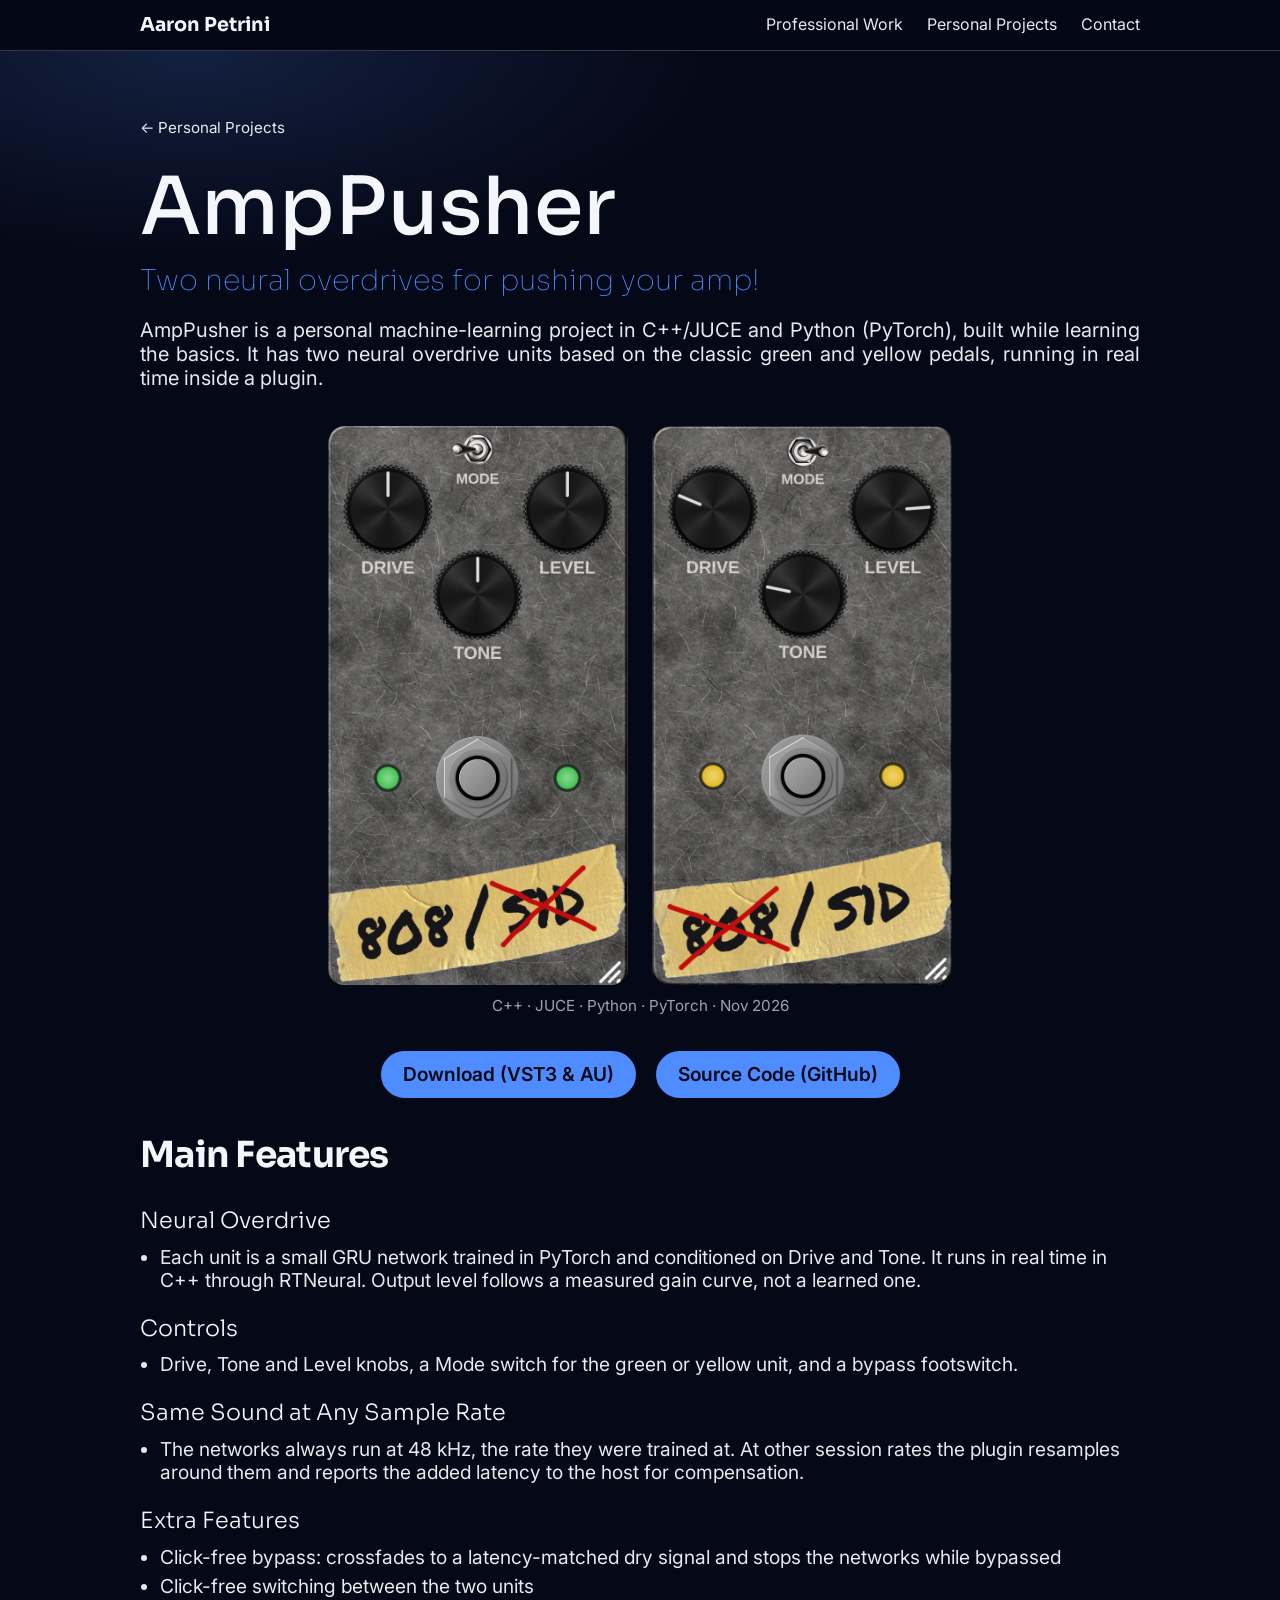
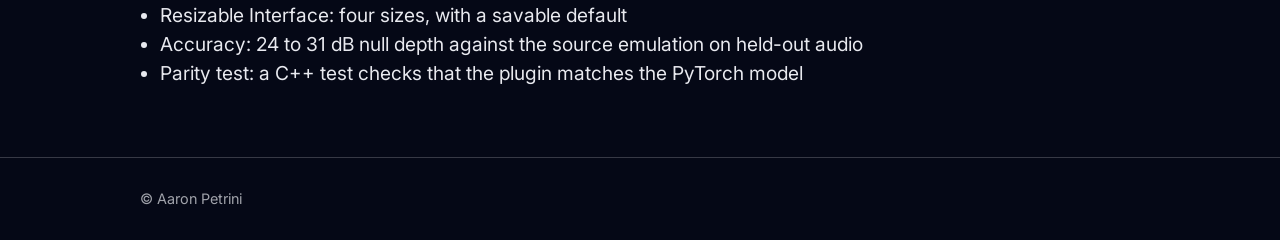
==== amppusher.html @ 7dedc36a "Update" ====
<!DOCTYPE html>
<html lang="en">
  <head>
    <meta charset="utf-8" />
    <title>AmpPusher — Aaron Petrini</title>
    <meta name="viewport" content="width=device-width, initial-scale=1" />
    <meta name="description" content="AmpPusher: two neural overdrives for pushing your amp. A personal machine-learning plugin project by Aaron Petrini, built with C++/JUCE and Python (PyTorch)." />
    <meta name="robots" content="index, follow" />
    <link rel="preconnect" href="https://fonts.googleapis.com" />
    <link rel="preconnect" href="https://fonts.gstatic.com" crossorigin />
    <link href="https://fonts.googleapis.com/css2?family=Inter:wght@400;500;600;700&family=Sora:wght@600;700;800&display=swap" rel="stylesheet" />
    <link rel="stylesheet" href="style.css" />
  </head>
  <body>
    <header class="site-header">
      <div class="container header-inner">
        <a class="brand" href="index.html">Aaron Petrini</a>
        <nav aria-label="Main">
          <a href="index.html#work">Professional Work</a>
          <a href="index.html#projects">Personal Projects</a>
          <a href="index.html#contact">Contact</a>
        </nav>
      </div>
    </header>

    <main>
      <section class="project-hero">
        <div class="container">
          <a class="back-link" href="index.html#projects">&larr; Personal Projects</a>
          <h1>AmpPusher</h1>
          <p class="role">Two neural overdrives for pushing your amp!</p>
          <p class="lead">AmpPusher is a personal machine-learning project in C++/JUCE and Python (PyTorch), built while learning the basics. It has two neural overdrive units based on the classic green and yellow pedals, running in real time inside a plugin.</p>
        </div>
      </section>

      <section class="section section-plain">
        <div class="container">
          <div class="pedal-pair">
            <img class="project-image" src="images/AmpPusherGreen.png" alt="AmpPusher green unit" />
            <img class="project-image" src="images/AmpPusherYellow.png" alt="AmpPusher yellow unit" />
          </div>
          <p class="meta">C++ · JUCE · Python · PyTorch · Nov 2026</p>
          <div class="button-row">
            <!-- <a class="btn btn-primary" href="https://drive.google.com/file/d/1iEf8OdnVBNuNCwL6C5-MkCe1OtJR_9VS/view?usp=sharing" target="_blank" rel="noopener">Plugin Demo</a> -->
            <a class="btn btn-primary" href="https://ko-fi.com/s/b1176f0ec3" target="_blank" rel="noopener">Download (VST3 &amp; AU)</a>
            <a class="btn btn-primary" href="https://github.com/aaronpetrini96/GuitarToolsV2/" target="_blank" rel="noopener">Source Code (GitHub)</a>
          </div>
        </div>
      </section>

      <section class="section section-plain">
        <div class="container">
          <h2>Main Features</h2>
          <div class="feature-grid feature-list">
          <div class="feature-group">
            <h3>Neural Overdrive</h3>
            <ul>
              <li>Each unit is a small GRU network trained in PyTorch and conditioned on Drive and Tone. It runs in real time in C++ through RTNeural. Output level follows a measured gain curve, not a learned one.</li>
            </ul>
          </div>
          <div class="feature-group">
            <h3>Controls</h3>
            <ul>
              <li>Drive, Tone and Level knobs, a Mode switch for the green or yellow unit, and a bypass footswitch.</li>
            </ul>
          </div>
          <div class="feature-group">
            <h3>Same Sound at Any Sample Rate</h3>
            <ul>
              <li>The networks always run at 48 kHz, the rate they were trained at. At other session rates the plugin resamples around them and reports the added latency to the host for compensation.</li>
            </ul>
          </div>
          <div class="feature-group">
            <h3>Extra Features</h3>
            <ul>
              <li>Click-free bypass: crossfades to a latency-matched dry signal and stops the networks while bypassed</li>
              <li>Click-free switching between the two units</li>
              <li>Resizable Interface: four sizes, with a savable default</li>
              <li>Accuracy: 24 to 31 dB null depth against the source emulation on held-out audio</li>
              <li>Parity test: a C++ test checks that the plugin matches the PyTorch model</li>
            </ul>
          </div>
          </div>
        </div>
      </section>
    </main>

    <footer class="site-footer">
      <div class="container">© Aaron Petrini</div>
    </footer>
  </body>
</html>
---- style.css ----
/* Simple static styles — no animations, no scripts. */
:root {
  --bg: #050816;
  --bg-card: #151825;
  --border: rgba(255, 255, 255, 0.2);
  --text: #f4f6fb;
  --text-secondary: rgba(244, 246, 251, 0.95);
  --text-muted: rgba(244, 246, 251, 0.65);
  --accent: #4f8cff;
  --font-display: "Sora", "Inter", system-ui, sans-serif;
  --font-body: "Inter", system-ui, -apple-system, sans-serif;
}

* {
  box-sizing: border-box;
}

html {
  scroll-behavior: smooth;
  scroll-padding-top: 20px;
  scroll-snap-type: y proximity;
}

body {
  margin: 0;
  background: var(--bg);
  color: var(--text);
  font-family: var(--font-body);
  font-size: 1.2rem;
  line-height: 1.2;
}

a {
  color: var(--accent);
}

a:focus-visible {
  outline: 2px solid var(--accent);
  outline-offset: 3px;
  border-radius: 4px;
}

.container {
  width: min(1000px, 100% - 48px);
  margin-inline: auto;
}

/* Header */
.site-header {
  position: sticky;
  top: 0;
  z-index: 10;
  background: rgba(5, 8, 22, 0.9);
  border-bottom: 1px solid var(--border);
}

.header-inner {
  display: flex;
  align-items: center;
  justify-content: space-between;
  flex-wrap: wrap;
  gap: 8px 24px;
  min-height: 50px;
}

.brand {
  font-family: var(--font-display);
  font-weight: 700;
  color: var(--text);
  text-decoration: none;
}

.site-header nav {
  display: flex;
  flex-wrap: wrap;
  gap: 4px 24px;
}

.site-header nav a {
  color: var(--text-secondary);
  text-decoration: none;
  font-size: 1rem;
}

.site-header nav a:hover {
  color: var(--text);
}

.site-header nav a.active {
  color: var(--accent);
}

/* Hero */
.hero {
  padding: 70px 0 96px;
  background: radial-gradient(60% 80% at 20% 0%, rgba(79, 140, 255, 0.15), transparent 70%);
}

.eyebrow {
  margin: 0 0 56px;
  color: var(--text-muted);
  font-size: .95rem;
}

h1,
h2,
h3 {
  font-family: var(--font-display);
  line-height: 1.15;
  margin: 0;
  text-align: left;
}

h1 {
  font-size: clamp(5rem, 3rem + 2.5vw, 5rem);
  font-weight: 500;
  letter-spacing: 0.01rem;
}

.role {
  margin: 10px 0 0;
  font-family: var(--font-display);
  font-size: clamp(1rem, 1.5rem + 0.7vw, 1.8rem);
  font-weight: 100;
  color: var(--accent);
}

.hero h1,
.hero .role {
  text-align: center;
}

.lead {
  margin: 20px 0px 0;
  font-size: 1.25rem;
  color: var(--text-secondary);
  text-align: justify;
}

.intro-card {
  margin-top: 40px;
  padding-top: 36px;
  border-top: 1px solid var(--border);
  /* padding: 32px 40px;
  background: var(--bg-card);
  border: 1px solid var(--border);
  border-radius: 16px; */
}

.intro-card .lead:first-child {
  margin-top: 0;
}

.explore-title {
  margin-top: 40px;
  padding-top: 36px;
  border-top: 1px solid var(--border);
}

.button-row {
  display: flex;
  flex-wrap: wrap;
  gap: 20px;
  margin-top: 36px;
  justify-content: center;
}

.hero-tools {
  display: flex;
  flex-wrap: wrap;
  justify-content: center;
  align-items: center;
  gap: 24px;
  padding: 0;
  margin: 10px;
  list-style: none;
}

.hero-tools li {
  display: flex;
  flex-direction: column;
  align-items: center;
  gap: 8px;
  font-size: 1rem;
  color: var(--text);
}

.hero-tools img {
  display: block;
  width:  70px;
  height: 70px;
  object-fit: contain;
  margin-top: 15px;
}

.hero-tools + .hero-tools {
  margin-top: 15px;
}

.hero-tools-main img {
  width: 100px;
  height: 100px;
}

.hero-tools-mid img {
  width: 70px;
  height: 70px;
  margin-top: 15px;
}

.hero-tools .rounded-icon {
  border-radius: 22%;
}

.last-updated {
  margin: 16px 0 0;
  text-align: left;
  font-size: 0.9rem;
  color: var(--text-muted);
}

.scroll-hint {
  display: block;
  margin-top: 64px;
  text-align: center;
  color: var(--text-muted);
  text-decoration: none;
  font-size: 1.5rem;
  animation: scroll-bounce 1.8s ease-in-out infinite;
}

@keyframes scroll-bounce {
  0%, 100% {
    transform: translateY(0);
  }
  50% {
    transform: translateY(10px);
  }
}

.scroll-hint:hover {
  color: var(--text);
}

.btn {
  display: inline-block;
  padding: 10px 20px;
  border-radius: 999px;
  font-weight: 600;
  text-decoration: none;
  border: 2px solid var(--border);
}

.hero .btn,
.button-row .btn {
  min-width: 220px;
  box-sizing: border-box;
  display: inline-flex;
  align-items: center;
  justify-content: center;
  gap: 10px;
}

.btn-primary {
  background: var(--accent);
  border-color: var(--accent);
  color: #050816;
}

.btn-primary:hover {
  background: #7aa8ff;
}

.btn-secondary {
  color: var(--text);
  border-color: var(--accent);
}

.btn-secondary:hover {
  background: rgba(255, 255, 255, 0.07);
}

/* Sections */
.section {
  padding: 72px 0;
  border-top: 1px solid var(--border);
}

.section-plain {
  border-top: 0;
}

.project-hero + .section-plain {
  padding-top: 0;
  padding-bottom: 36px;
}

.section-plain + .section-plain {
  padding-top: 0;
}

main section[id] {
  min-height: calc(100vh - 50px);
  scroll-snap-align: start;
}

h2 {
  font-size: 2.25rem;
  letter-spacing: -0.02em;
  text-decoration: underline;
  text-decoration-color: transparent; /* var(--accent) */
  text-decoration-thickness: 1px;
  text-underline-offset: 8px;
}

.section-intro {
  margin: 8px 0 36px;
  color: var(--text-secondary);
}

.grid {
  display: grid;
  grid-template-columns: 1fr;
  gap: 40px;
}

#projects .grid {
  grid-template-columns: 1fr 1fr;
  margin-top: 36px;
}

#projects .card {
  align-items: flex-start;
}

#projects .card-wide {
  grid-column: 1 / -1;
}

#projects .card-plain {
  padding-bottom: 0;
}

#projects .card-body-img[src="images/guitartools.png"] {
  width: 55%;
}

#projects .pedal-pair .card-body-img {
  flex: none;
  width: 25.2%;
  margin-inline: 0;
  border: 0;
}

#projects .card-body-img[src="images/vocalcompressor.png"] {
  width: 70%;
}

#projects .card-body-img[src="images/irfx.png"] {
  width: 97.5%;
}

#projects .card-body-img[src="images/extremecomp.png"] {
  width: 100%;
}

#work .grid {
  margin-top: 36px;
}

.card {
  display: flex;
  align-items: center;
  gap: 32px;
}

.card img {
  display: block;
  flex: 0 0 45%;
  width: 45%;
  aspect-ratio: 16 / 10;
  object-fit: contain;
}

@media (max-width: 720px) {
  .card {
    flex-direction: column;
    align-items: stretch;
    gap: 16px;
  }

  .card img {
    flex: none;
    width: 100%;
  }

  #projects .grid {
    grid-template-columns: 1fr;
  }
}

#work .card {
  flex-direction: column;
  align-items: stretch;
  gap: 16px;
  width: 100%;
  max-width: 900px;
  margin: 0 auto;
}

#work .card.card-plain {
  max-width: none;
}

#work .card img {
  flex: none;
  width: 100%;
}

.card-body {
  flex: 1;
  padding: 20px;
  background: var(--bg-card);
  border: 1px solid var(--border);
  border-radius: 20px;
}

.card-plain .card-body {
  padding: 0;
  background: none;
  border: none;
}

.card-body .card-body-img {
  display: block;
  width: 100%;
  height: auto;
  margin: 20px 0 20px;
  aspect-ratio: auto;
}

.card-body .card-body-img + .card-subtitle {
  margin-top: 0;
  padding-top: 10px;
  border-top: 1px solid var(--border);
}

.card-body p + .card-subtitle {
  margin-top: 16px;
  padding-top: 10px;
  border-top: 1px solid var(--border);
}

.card-subtitle {
  margin: 8px 0 0;
  font-family: var(--font-display);
  font-size: 1.24rem;
  font-weight: 300;
  text-align: left;
}

.card-meta {
  margin: 0 0 4px;
  font-size: 1rem;
  color: var(--text-muted);
  text-align: center;
}

h3 {
  font-size: 2rem;
  text-align: center;
  font-weight: 300;
}

.card-body p {
  margin: 0px 0 0;
  color: var(--text-secondary);
  text-align: justify;
  font-size: 1.1rem;
}

.card-body .card-meta {
  margin: 0 0 4px;
  font-size: 1rem;
  text-align: center;
}

.card-plain .card-body .card-body-img {
  max-width: 700px;
  margin-inline: auto;
  margin-bottom: 0;
  margin-top: 16px;
  border-radius: 10px;
  border: 2px solid var(--border);
}

.card-plain .card-body .card-body-img + .card-subtitle,
.card-plain .card-body p + .card-subtitle {
  margin-top: 40px;
  padding-top: 0;
  border-top: 0;
}

.card-plain {
  padding-bottom: 40px;
}

.card-plain:last-child {
  padding-bottom: 0;
}

.card-plain .card-subtitle {
  font-size: 1.5rem;
  font-weight: 300;
  /* letter-spacing: -0.02em; */
  text-decoration: underline;
  text-decoration-color: var(--accent);
  text-decoration-thickness: 1px;
  text-underline-offset: 6px;
}

.image-pair {
  position: relative;
  max-width: 420px;
  aspect-ratio: 1666 / 2000;
  margin: 16px auto 0;
  border: 2px solid var(--border);
  border-radius: 10px;
  overflow: hidden;
}

.pair-img {
  position: absolute;
  inset: 0;
  width: 100%;
  height: 100%;
  opacity: 0;
  animation: pair-fade 8s infinite;
}

.pair-img:last-child {
  animation-delay: -4s;
}

.image-pair:hover .pair-img {
  animation-play-state: paused;
}

@keyframes pair-fade {
  0%, 40% {
    opacity: 1;
  }
  50%, 90% {
    opacity: 0;
  }
  100% {
    opacity: 1;
  }
}

.card-body .tech-label {
  margin: 36px 0 0;
  font-size: 0.9rem;
  color: var(--text-muted);
}

.card-body .chips {
  gap: 8px;
  margin-top: 24px;
}

.card-body .chips li {
  padding: 3px 12px;
  font-size: 0.8rem;
}

.card-body .image-caption {
  margin: 10px 0 0;
  text-align: center;
  font-size: 0.9rem;
  color: var(--text-muted);
}

.card-plain .card-body p:not(.card-meta):not(.image-caption):not(.tech-label) {
  margin: 20px 0 0;
  font-size: 1.15rem;
  color: var(--text-secondary);
  text-align: justify;
}

.card-plain .card-body .card-subtitle + p:not(.card-meta):not(.image-caption):not(.tech-label) {
  margin-top: 20px;
}

.card-title-row {
  display: flex;
  flex-wrap: wrap;
  align-items: baseline;
  gap: 4px 16px;
}

.card-title-row h3,
.card-title-row .card-meta {
  margin: 0;
  text-align: left;
}

.card-link {
  display: inline-block;
  margin-top: 12px;
  font-size: 0.95rem;
}

#projects .card-plain .card-body p {
  text-align: center;
}

#projects .card-plain .card-body .card-body-img {
  margin-top: 10px;
}

#projects .card-body h3 + .image-caption {
  color: var(--text-secondary);
  font-size: 1rem;
}

.card-body h3 a {
  color: inherit;
  text-decoration: none;
}

.card-body h3 a:hover {
  color: var(--accent);
}

.card-img-link {
  display: block;
}

.card-img-link:hover img {
  filter: brightness(1.1);
}

.pedal-pair {
  display: flex;
  justify-content: center;
  gap: 24px;
}

.pedal-pair .project-image {
  width: 30%;
  margin-inline: 0;
  border: 0;
  background: none;
}

.card-body h3 a::after {
  content: "";
  display: inline-block;
  width: 0.6em;
  height: 0.6em;
  margin-left: 12px;
  background: var(--accent);
  -webkit-mask: url("data:image/svg+xml,%3Csvg xmlns='http://www.w3.org/2000/svg' viewBox='0 0 24 24' fill='none' stroke='black' stroke-width='2.2' stroke-linecap='round' stroke-linejoin='round'%3E%3Cpath d='M10 13a5 5 0 0 0 7.54.54l3-3a5 5 0 0 0-7.07-7.07l-1.72 1.71'/%3E%3Cpath d='M14 11a5 5 0 0 0-7.54-.54l-3 3a5 5 0 0 0 7.07 7.07l1.71-1.71'/%3E%3C/svg%3E") center / contain no-repeat;
  mask: url("data:image/svg+xml,%3Csvg xmlns='http://www.w3.org/2000/svg' viewBox='0 0 24 24' fill='none' stroke='black' stroke-width='2.2' stroke-linecap='round' stroke-linejoin='round'%3E%3Cpath d='M10 13a5 5 0 0 0 7.54.54l3-3a5 5 0 0 0-7.07-7.07l-1.72 1.71'/%3E%3Cpath d='M14 11a5 5 0 0 0-7.54-.54l-3 3a5 5 0 0 0 7.07 7.07l1.71-1.71'/%3E%3C/svg%3E") center / contain no-repeat;
  transition: transform 0.15s ease;
}

.card-body h3 a:hover::after {
  transform: scale(1.15);
}

.card-plain .card-link {
  margin-top: 36px;
  font-size: 1.5rem;
}

/* Skills */
.chips {
  display: flex;
  flex-wrap: wrap;
  gap: 10px;
  padding: 0;
  margin: 24px 0 0;
  list-style: none;
}

.chips li {
  padding: 6px 16px;
  border: 1px solid var(--border);
  border-radius: 999px;
  background: var(--bg-card);
  color: var(--text-secondary);
}

.skills-title {
  margin-top: 56px;
  font-size: 1.5rem;
  font-weight: 300;
  text-align: center;
}

.skills-grid {
  display: flex;
  flex-wrap: wrap;
  justify-content: center;
  gap: 32px 48px;
  padding: 0;
  margin: 28px 0 0;
  list-style: none;
}

.skills-grid li {
  display: flex;
  flex-direction: column;
  align-items: center;
  gap: 12px;
  width: 128px;
  color: var(--text-secondary);
  text-align: center;
}

.skills-grid img {
  width: 96px;
  height: 96px;
  object-fit: contain;
}

/* Contact */
.contact-layout {
  display: grid;
  grid-template-columns: repeat(auto-fit, minmax(min(100%, 320px), 1fr));
  gap: 48px;
  align-items: center;
}

.contact-details {
  margin: 0;
}

.contact-details dt {
  color: var(--text-muted);
  font-size: 0.95rem;
}

.contact-details dd {
  margin: 4px 0 24px;
}

.contact-details dd:last-child {
  margin-bottom: 0;
}

/* Footer */
.site-footer {
  padding: 32px 0;
  border-top: 1px solid var(--border);
  color: var(--text-muted);
  font-size: 0.9rem;
}

.quick-links-title {
  margin: 40px 0 0;
  font-size: 1.2rem;
  color: var(--text-mute);
}

.social-icons {
  display: flex;
  justify-content: flex-start;
  gap: 12px;
  margin-top: 12px;
}

.social-icons a {
  display: block;
  width: 40px;
  height: 40px;
}

.social-icons a:hover {
  filter: brightness(1.25);
}

.social-icons img {
  display: block;
  width: 100%;
  height: 100%;
}

@media (prefers-reduced-motion: reduce) {
  .pair-img {
    animation: none;
  }

  .pair-img:first-child {
    opacity: 1;
  }

  html {
    scroll-behavior: auto;
  }

  .scroll-hint {
    animation: none;
  }
}

/* Project pages */
.project-hero {
  padding: 64px 0 36px;
  background: radial-gradient(60% 80% at 15% 0%, rgba(79, 140, 255, 0.18), transparent 70%);
}

.back-link {
  display: inline-block;
  margin-bottom: 24px;
  color: var(--text-secondary);
  text-decoration: none;
  font-size: 0.95rem;
}

.back-link:hover {
  color: var(--text);
}

.meta {
  margin: 12px 0 0;
  color: var(--text-muted);
  font-size: 0.95rem;
}

.project-image + .meta,
.pedal-pair + .meta {
  text-align: center;
}

.project-image {
  display: block;
  width: 100%;
  max-width: 600px;
  margin-inline: auto;
  border: 1px solid var(--border);
  border-radius: 16px;
  background: #0f1530;
}

.feature-grid {
  display: grid;
  grid-template-columns: repeat(auto-fit, minmax(min(100%, 460px), 1fr));
  gap: 24px;
  margin-top: 32px;
}

.feature-list {
  grid-template-columns: 1fr;
}

.feature-list .feature-group {
  background: none;
  border: 0;
  padding: 0;
}

.feature-list h3 {
  font-size: 1.4rem;
  text-align: left;
}

.feature-group {
  background: var(--bg-card);
  border: 1px solid var(--border);
  border-radius: 16px;
  padding: 24px;
}

.feature-group ul {
  margin: 12px 0 0;
  padding-left: 20px;
  color: var(--text-secondary);
}

.feature-group li + li {
  margin-top: 6px;
}
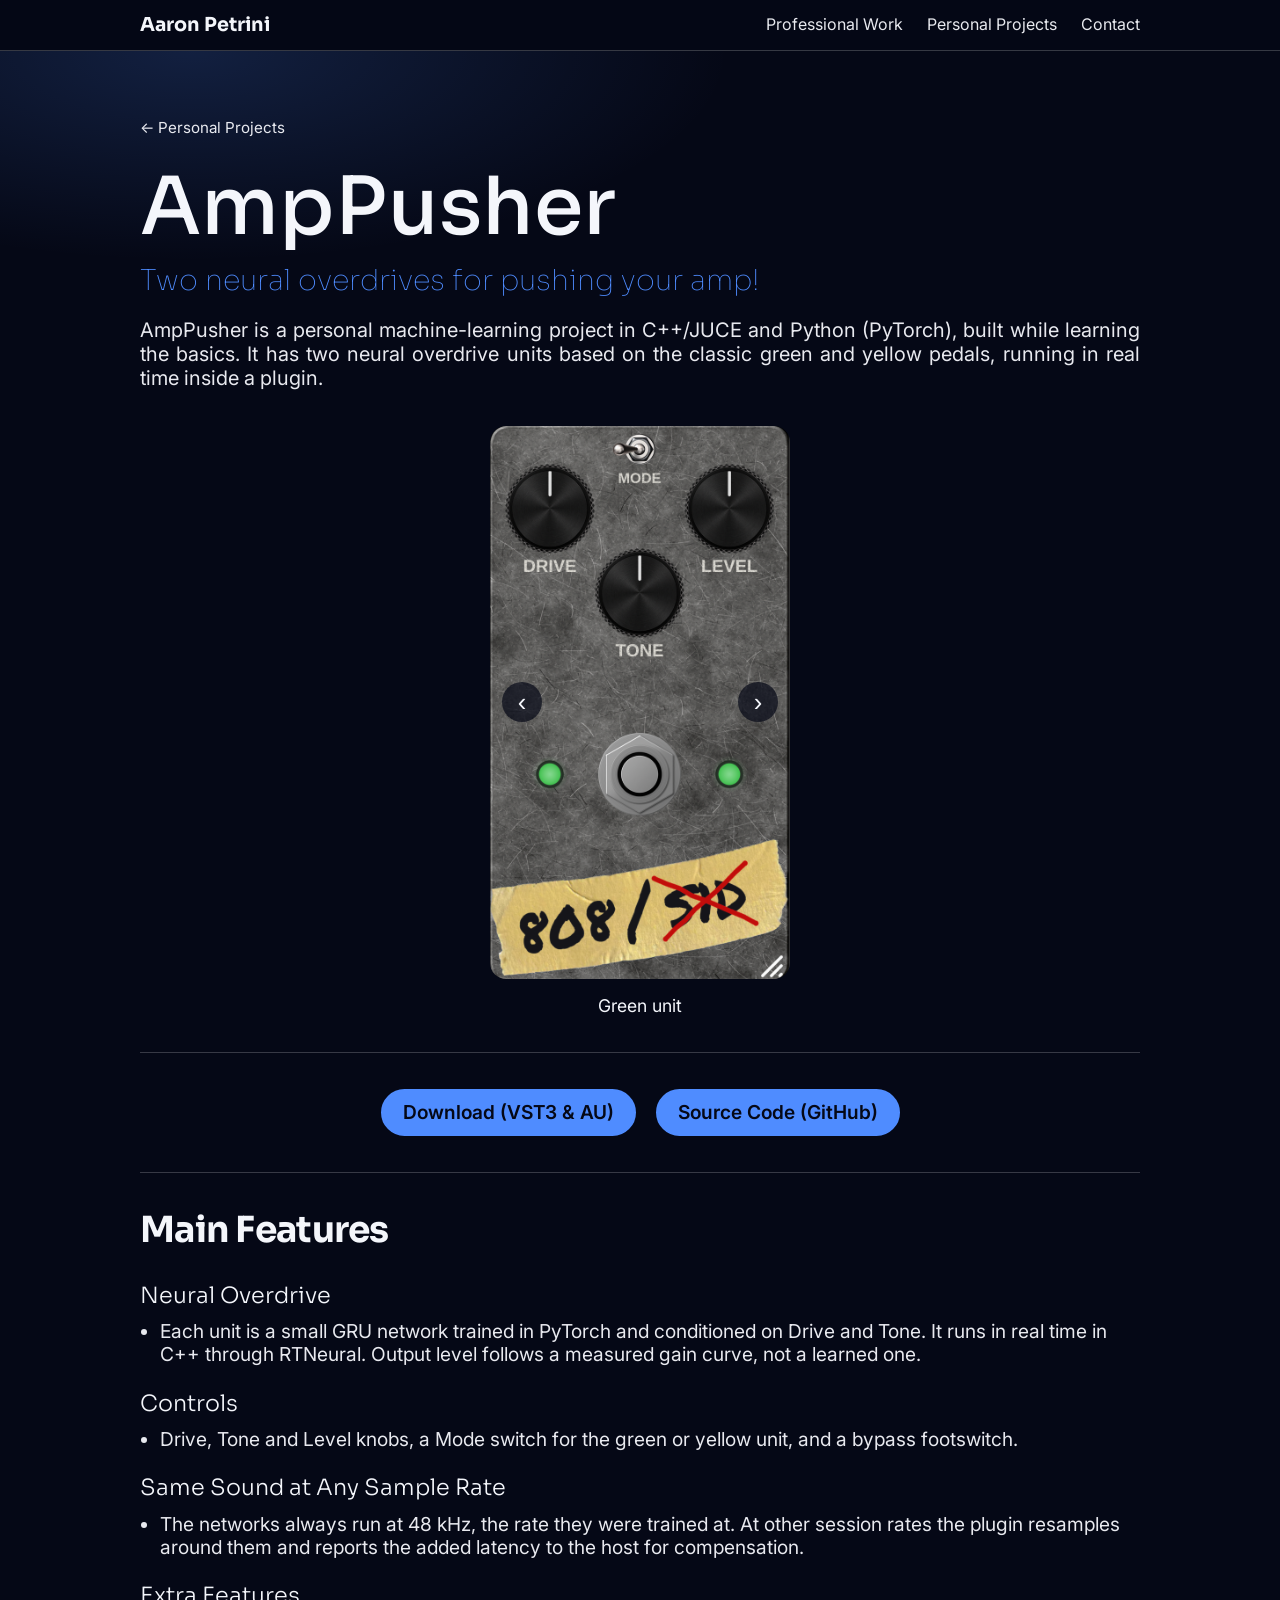
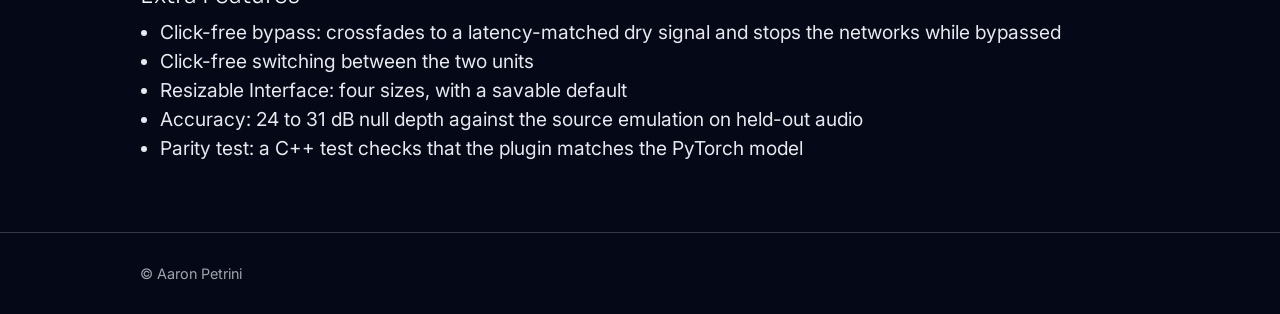
==== commit 2e321f39: "Update personal projects" ====
--- a/amppusher.html
+++ b/amppusher.html
@@ -35,16 +35,20 @@
 
       <section class="section section-plain">
         <div class="container">
-          <div class="pedal-pair">
-            <img class="project-image" src="images/AmpPusherGreen.png" alt="AmpPusher green unit" />
-            <img class="project-image" src="images/AmpPusherYellow.png" alt="AmpPusher yellow unit" />
+          <div class="carousel carousel-narrow">
+            <img class="project-image is-active" src="images/AmpPusherGreen.png" data-caption="Green unit" alt="AmpPusher green unit" />
+            <img class="project-image" src="images/AmpPusherYellow.png" data-caption="Yellow unit" alt="AmpPusher yellow unit" />
+            <button class="carousel-btn carousel-prev" type="button" aria-label="Previous image">&lsaquo;</button>
+            <button class="carousel-btn carousel-next" type="button" aria-label="Next image">&rsaquo;</button>
           </div>
-          <p class="meta">C++ · JUCE · Python · PyTorch · Nov 2026</p>
+          <p class="meta carousel-caption">Green unit</p>
+          <hr class="divider" />
           <div class="button-row">
             <!-- <a class="btn btn-primary" href="https://drive.google.com/file/d/1iEf8OdnVBNuNCwL6C5-MkCe1OtJR_9VS/view?usp=sharing" target="_blank" rel="noopener">Plugin Demo</a> -->
             <a class="btn btn-primary" href="https://ko-fi.com/s/b1176f0ec3" target="_blank" rel="noopener">Download (VST3 &amp; AU)</a>
             <a class="btn btn-primary" href="https://github.com/aaronpetrini96/GuitarToolsV2/" target="_blank" rel="noopener">Source Code (GitHub)</a>
           </div>
+          <hr class="divider" />
         </div>
       </section>
 
@@ -88,5 +92,6 @@
     <footer class="site-footer">
       <div class="container">© Aaron Petrini</div>
     </footer>
+    <script src="carousel.js"></script>
   </body>
 </html>
--- a/style.css
+++ b/style.css
@@ -513,10 +513,6 @@
   font-size: 1.5rem;
   font-weight: 300;
   /* letter-spacing: -0.02em; */
-  text-decoration: underline;
-  text-decoration-color: var(--accent);
-  text-decoration-thickness: 1px;
-  text-underline-offset: 6px;
 }
 
 .image-pair {
@@ -645,13 +641,6 @@
   display: flex;
   justify-content: center;
   gap: 24px;
-}
-
-.pedal-pair .project-image {
-  width: 30%;
-  margin-inline: 0;
-  border: 0;
-  background: none;
 }
 
 .card-body h3 a::after {
@@ -825,13 +814,13 @@
 }
 
 .meta {
-  margin: 12px 0 0;
-  color: var(--text-muted);
-  font-size: 0.95rem;
+  margin: 16px 0 0;
+  color: var(--text);
+  font-size: 1.1rem;
 }
 
 .project-image + .meta,
-.pedal-pair + .meta {
+.carousel + .meta {
   text-align: center;
 }
 
@@ -845,6 +834,67 @@
   background: #0f1530;
 }
 
+.divider {
+  margin: 36px 0 0;
+  border: 0;
+  border-top: 1px solid var(--border);
+}
+
+.carousel {
+  position: relative;
+  max-width: 600px;
+  margin-inline: auto;
+}
+
+.carousel-narrow {
+  max-width: 300px;
+}
+
+.carousel-narrow .project-image {
+  border: 0;
+  background: none;
+}
+
+.carousel .project-image {
+  position: absolute;
+  inset: 0;
+  height: 100%;
+  object-fit: contain;
+  opacity: 0;
+  transition: opacity 0.3s;
+}
+
+.carousel .project-image:first-child {
+  position: relative;
+  height: auto;
+}
+
+.carousel .project-image.is-active {
+  opacity: 1;
+}
+
+.carousel-btn {
+  position: absolute;
+  top: 50%;
+  translate: 0 -50%;
+  width: 40px;
+  height: 40px;
+  border: 0;
+  border-radius: 999px;
+  background: rgba(5, 8, 22, 0.7);
+  color: var(--text);
+  font-size: 1.6rem;
+  cursor: pointer;
+}
+
+.carousel-prev {
+  left: 12px;
+}
+
+.carousel-next {
+  right: 12px;
+}
+
 .feature-grid {
   display: grid;
   grid-template-columns: repeat(auto-fit, minmax(min(100%, 460px), 1fr));
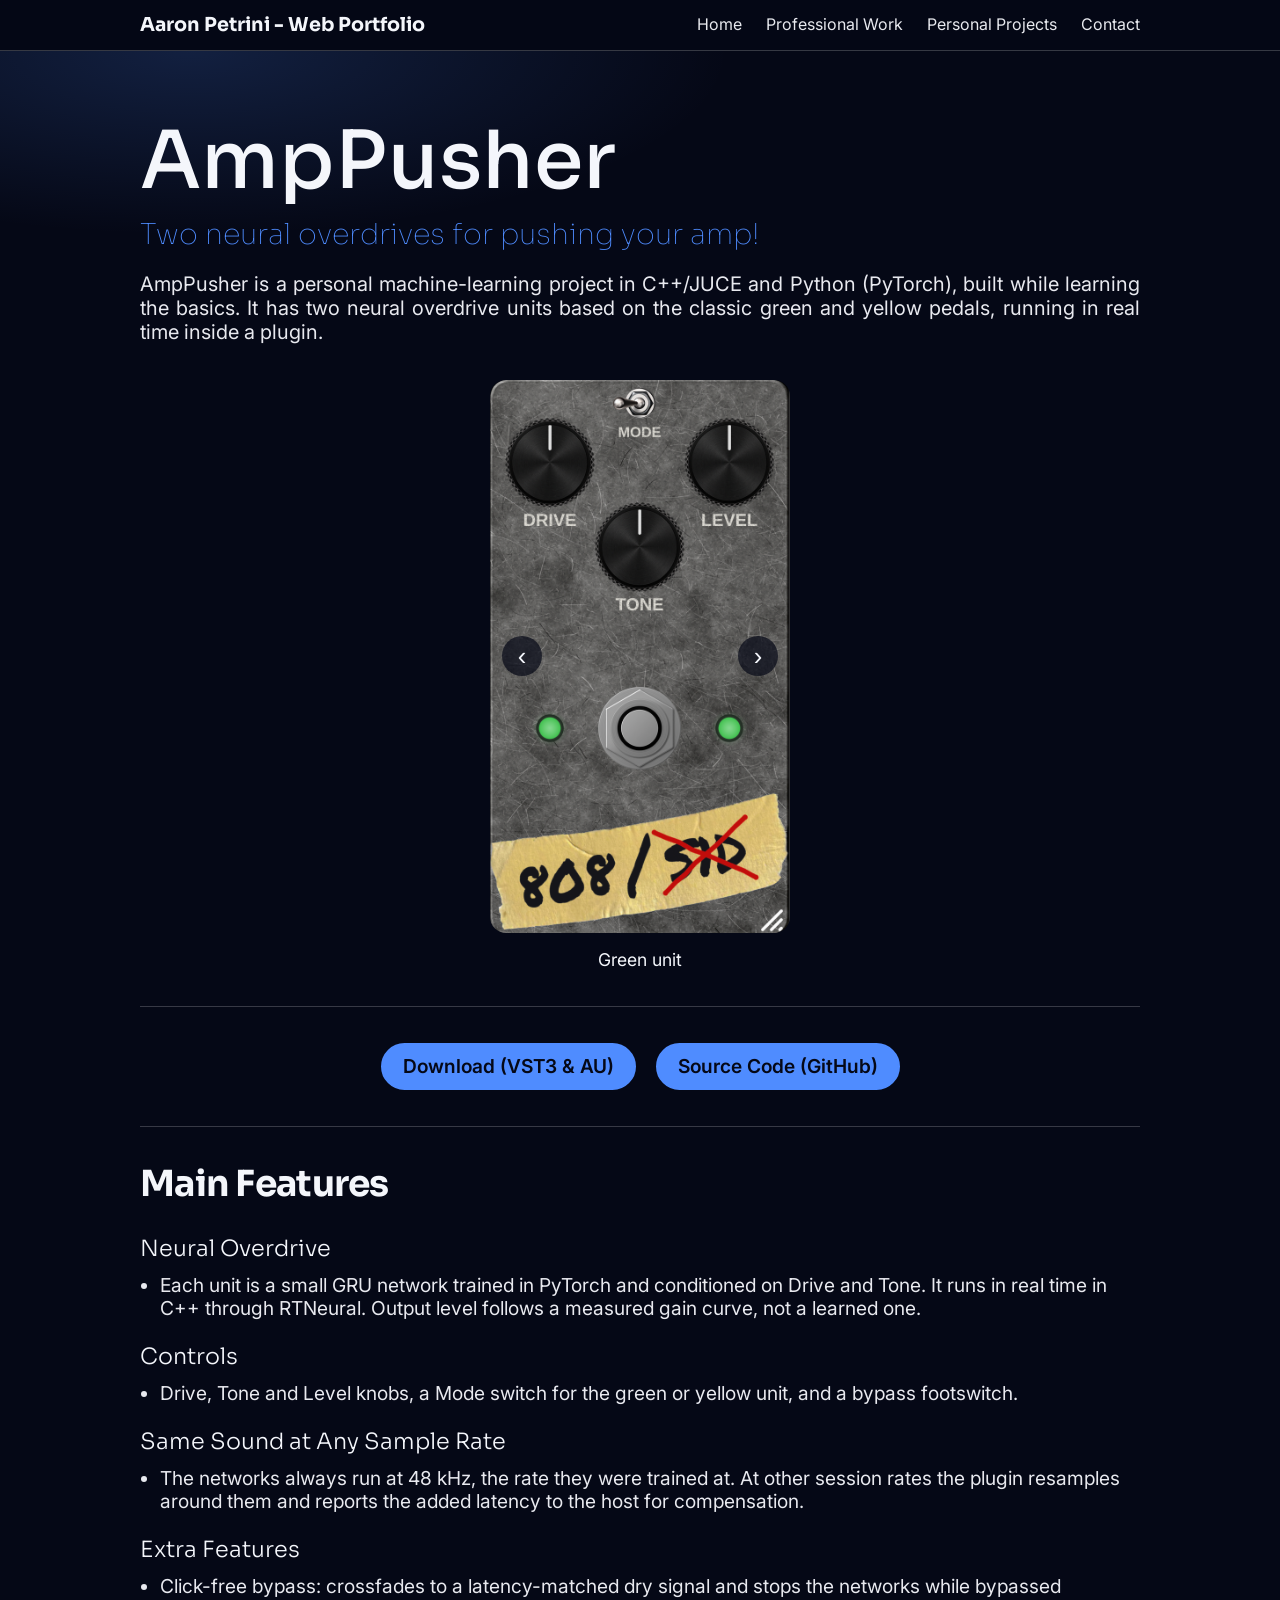
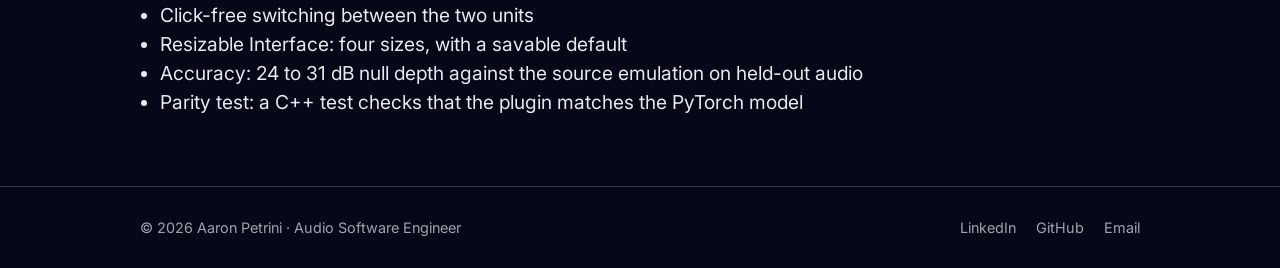
==== commit ba551114: "Update" ====
--- a/amppusher.html
+++ b/amppusher.html
@@ -14,10 +14,20 @@
   <body>
     <header class="site-header">
       <div class="container header-inner">
-        <a class="brand" href="index.html">Aaron Petrini</a>
+        <a class="brand" href="index.html">Aaron Petrini - Web Portfolio</a>
         <nav aria-label="Main">
+          <a href="index.html#home">Home</a>
           <a href="index.html#work">Professional Work</a>
-          <a href="index.html#projects">Personal Projects</a>
+          <div class="nav-dropdown">
+            <a href="index.html#projects">Personal Projects</a>
+            <div class="nav-menu">
+              <a href="guitartools.html">GuitarTools</a>
+              <a href="amppusher.html">AmpPusher</a>
+              <a href="vocalcompressor.html">VocalCompressor</a>
+              <a href="irfx.html">IRFx</a>
+              <a href="extremecomp.html">ExtremeComp</a>
+            </div>
+          </div>
           <a href="index.html#contact">Contact</a>
         </nav>
       </div>
@@ -26,7 +36,6 @@
     <main>
       <section class="project-hero">
         <div class="container">
-          <a class="back-link" href="index.html#projects">&larr; Personal Projects</a>
           <h1>AmpPusher</h1>
           <p class="role">Two neural overdrives for pushing your amp!</p>
           <p class="lead">AmpPusher is a personal machine-learning project in C++/JUCE and Python (PyTorch), built while learning the basics. It has two neural overdrive units based on the classic green and yellow pedals, running in real time inside a plugin.</p>
@@ -90,7 +99,14 @@
     </main>
 
     <footer class="site-footer">
-      <div class="container">© Aaron Petrini</div>
+      <div class="container footer-inner">
+        <span>© 2026 Aaron Petrini · Audio Software Engineer</span>
+        <nav class="footer-links" aria-label="Footer">
+          <a href="https://www.linkedin.com/in/aaronpetrini/" target="_blank" rel="noopener">LinkedIn</a>
+          <a href="https://github.com/aaronpetrini96" target="_blank" rel="noopener">GitHub</a>
+          <a href="mailto:aaron.petrini96@gmail.com">Email</a>
+        </nav>
+      </div>
     </footer>
     <script src="carousel.js"></script>
   </body>
--- a/style.css
+++ b/style.css
@@ -90,6 +90,40 @@
   color: var(--accent);
 }
 
+.nav-dropdown {
+  position: relative;
+  display: flex;
+}
+
+.nav-menu {
+  display: none;
+  position: absolute;
+  top: calc(100% + 22px);
+  left: -16px;
+  min-width: 180px;
+  padding: 8px 0;
+  background: var(--bg-card);
+  border: 1px solid var(--border);
+  border-radius: 12px;
+  z-index: 20;
+}
+
+.nav-menu::before {
+  content: "";
+  position: absolute;
+  inset: -23px 0 100%;
+}
+
+.nav-dropdown:hover .nav-menu,
+.nav-dropdown:focus-within .nav-menu {
+  display: block;
+}
+
+.nav-menu a {
+  display: block;
+  padding: 8px 16px;
+}
+
 /* Hero */
 .hero {
   padding: 70px 0 96px;
@@ -314,7 +348,7 @@
 }
 
 .section-intro {
-  margin: 8px 0 36px;
+  margin: 36px 0;
   color: var(--text-secondary);
 }
 
@@ -342,26 +376,26 @@
 }
 
 #projects .card-body-img[src="images/guitartools.png"] {
-  width: 55%;
+  width: 94.8%;
 }
 
 #projects .pedal-pair .card-body-img {
   flex: none;
-  width: 25.2%;
+  width: 46.8%;
   margin-inline: 0;
   border: 0;
 }
 
 #projects .card-body-img[src="images/vocalcompressor.png"] {
-  width: 70%;
+  width: 59.2%;
 }
 
 #projects .card-body-img[src="images/irfx.png"] {
-  width: 97.5%;
+  width: 76.5%;
 }
 
 #projects .card-body-img[src="images/extremecomp.png"] {
-  width: 100%;
+  width: 78.6%;
 }
 
 #work .grid {
@@ -716,11 +750,9 @@
 }
 
 /* Contact */
-.contact-layout {
-  display: grid;
-  grid-template-columns: repeat(auto-fit, minmax(min(100%, 320px), 1fr));
-  gap: 48px;
-  align-items: center;
+.contact-buttons {
+  justify-content: flex-start;
+  margin: 0 0 36px;
 }
 
 .contact-details {
@@ -748,6 +780,27 @@
   font-size: 0.9rem;
 }
 
+.footer-inner {
+  display: flex;
+  flex-wrap: wrap;
+  justify-content: space-between;
+  gap: 12px 24px;
+}
+
+.footer-links {
+  display: flex;
+  gap: 20px;
+}
+
+.footer-links a {
+  color: inherit;
+  text-decoration: none;
+}
+
+.footer-links a:hover {
+  color: var(--text);
+}
+
 .quick-links-title {
   margin: 40px 0 0;
   font-size: 1.2rem;
@@ -799,18 +852,6 @@
 .project-hero {
   padding: 64px 0 36px;
   background: radial-gradient(60% 80% at 15% 0%, rgba(79, 140, 255, 0.18), transparent 70%);
-}
-
-.back-link {
-  display: inline-block;
-  margin-bottom: 24px;
-  color: var(--text-secondary);
-  text-decoration: none;
-  font-size: 0.95rem;
-}
-
-.back-link:hover {
-  color: var(--text);
 }
 
 .meta {
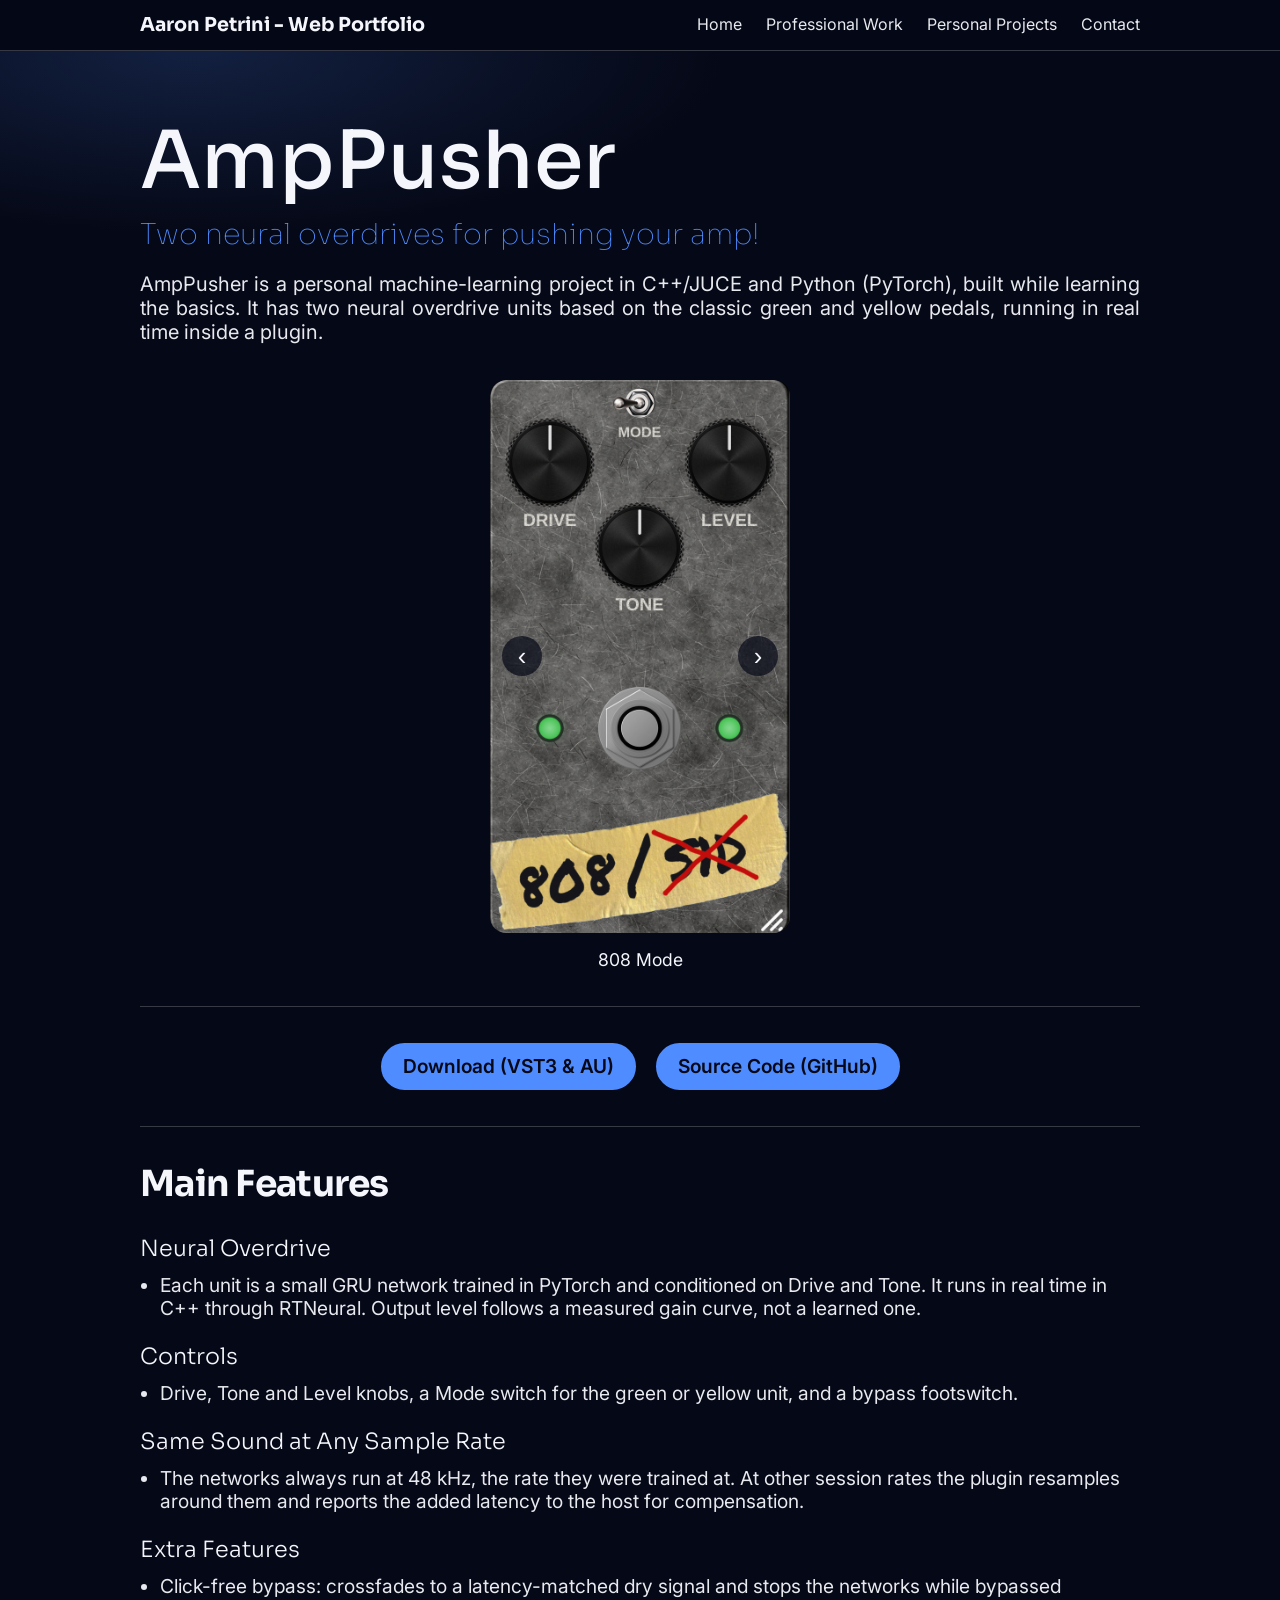
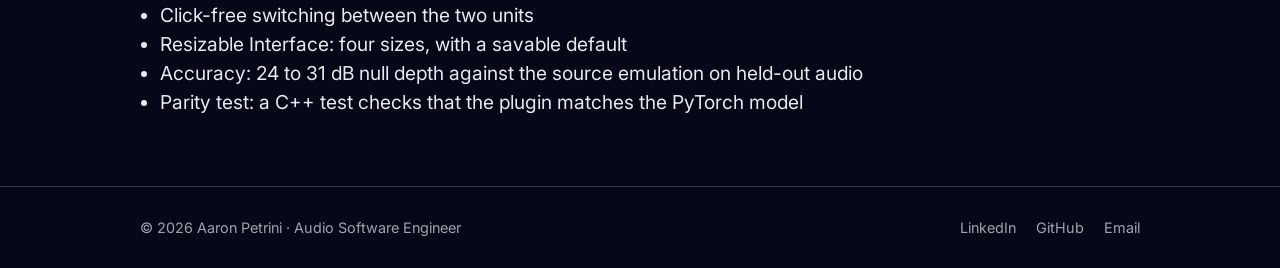
==== commit 429d8434: "Update amppusher links" ====
--- a/amppusher.html
+++ b/amppusher.html
@@ -45,8 +45,8 @@
       <section class="section section-plain">
         <div class="container">
           <div class="carousel carousel-narrow">
-            <img class="project-image is-active" src="images/AmpPusherGreen.png" data-caption="Green unit" alt="AmpPusher green unit" />
-            <img class="project-image" src="images/AmpPusherYellow.png" data-caption="Yellow unit" alt="AmpPusher yellow unit" />
+            <img class="project-image is-active" src="images/AmpPusherGreen.png" data-caption="808 Mode" alt="AmpPusher green unit" />
+            <img class="project-image" src="images/AmpPusherYellow.png" data-caption="S1D Mode" alt="AmpPusher yellow unit" />
             <button class="carousel-btn carousel-prev" type="button" aria-label="Previous image">&lsaquo;</button>
             <button class="carousel-btn carousel-next" type="button" aria-label="Next image">&rsaquo;</button>
           </div>
@@ -54,8 +54,8 @@
           <hr class="divider" />
           <div class="button-row">
             <!-- <a class="btn btn-primary" href="https://drive.google.com/file/d/1iEf8OdnVBNuNCwL6C5-MkCe1OtJR_9VS/view?usp=sharing" target="_blank" rel="noopener">Plugin Demo</a> -->
-            <a class="btn btn-primary" href="https://ko-fi.com/s/b1176f0ec3" target="_blank" rel="noopener">Download (VST3 &amp; AU)</a>
-            <a class="btn btn-primary" href="https://github.com/aaronpetrini96/GuitarToolsV2/" target="_blank" rel="noopener">Source Code (GitHub)</a>
+            <a class="btn btn-primary" href="https://drive.google.com/file/d/1mBqx70wdInk7lQahV_WHWLRQ5ThMYc51/view?usp=sharing" target="_blank" rel="noopener">Download (VST3 &amp; AU)</a>
+            <a class="btn btn-primary" href="https://github.com/aaronpetrini96/AmpPusher" target="_blank" rel="noopener">Source Code (GitHub)</a>
           </div>
           <hr class="divider" />
         </div>
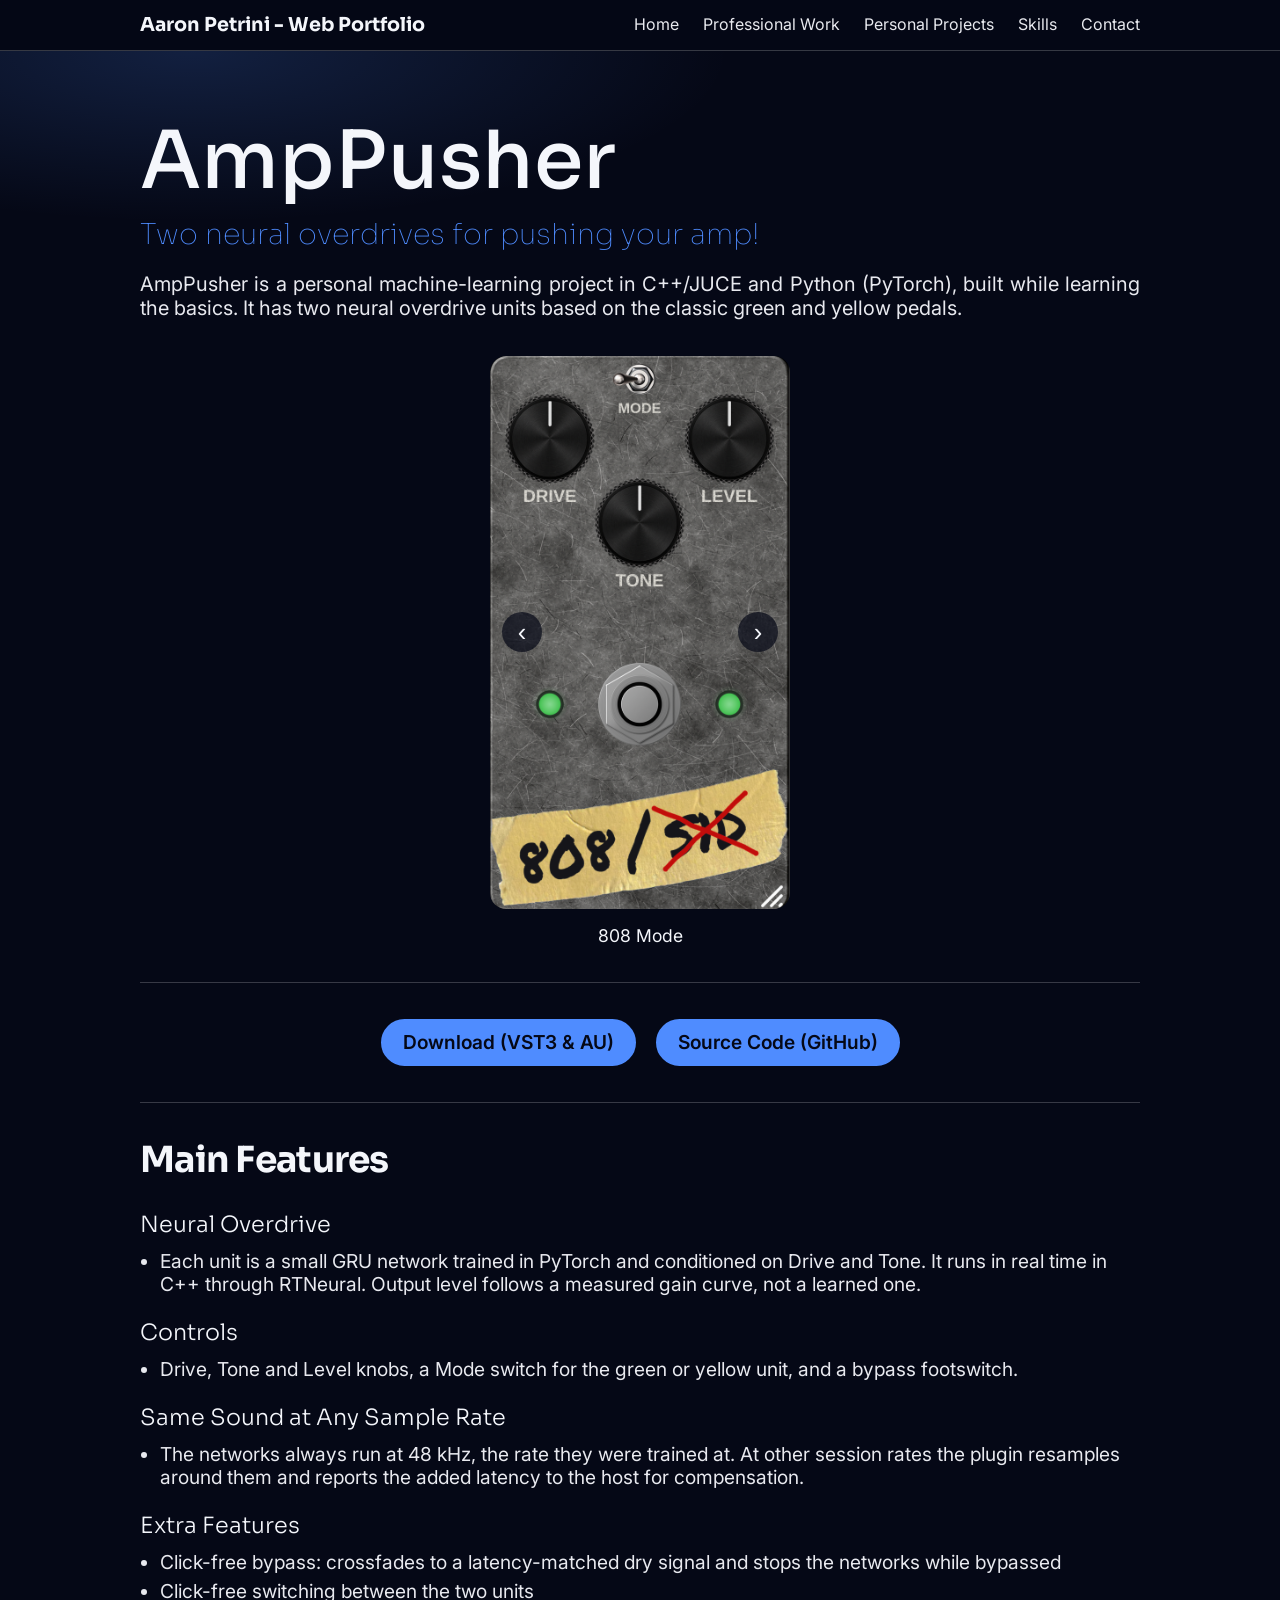
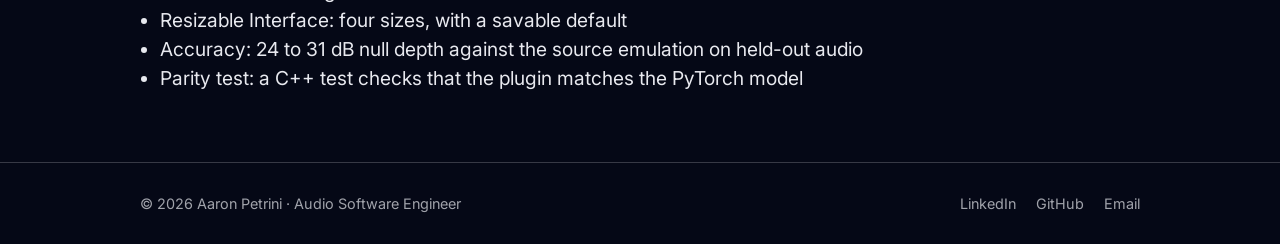
==== commit 53082f74: "Rework skills section, header nav and work card links" ====
--- a/amppusher.html
+++ b/amppusher.html
@@ -28,6 +28,7 @@
               <a href="extremecomp.html">ExtremeComp</a>
             </div>
           </div>
+          <a href="index.html#skills">Skills</a>
           <a href="index.html#contact">Contact</a>
         </nav>
       </div>
@@ -38,7 +39,7 @@
         <div class="container">
           <h1>AmpPusher</h1>
           <p class="role">Two neural overdrives for pushing your amp!</p>
-          <p class="lead">AmpPusher is a personal machine-learning project in C++/JUCE and Python (PyTorch), built while learning the basics. It has two neural overdrive units based on the classic green and yellow pedals, running in real time inside a plugin.</p>
+          <p class="lead">AmpPusher is a personal machine-learning project in C++/JUCE and Python (PyTorch), built while learning the basics. It has two neural overdrive units based on the classic green and yellow pedals.</p>
         </div>
       </section>
 
--- a/style.css
+++ b/style.css
@@ -130,12 +130,6 @@
   background: radial-gradient(60% 80% at 20% 0%, rgba(79, 140, 255, 0.15), transparent 70%);
 }
 
-.eyebrow {
-  margin: 0 0 56px;
-  color: var(--text-muted);
-  font-size: .95rem;
-}
-
 h1,
 h2,
 h3 {
@@ -305,15 +299,6 @@
   background: #7aa8ff;
 }
 
-.btn-secondary {
-  color: var(--text);
-  border-color: var(--accent);
-}
-
-.btn-secondary:hover {
-  background: rgba(255, 255, 255, 0.07);
-}
-
 /* Sections */
 .section {
   padding: 72px 0;
@@ -336,6 +321,11 @@
 main section[id] {
   min-height: calc(100vh - 50px);
   scroll-snap-align: start;
+}
+
+#skills,
+#contact {
+  min-height: 0;
 }
 
 h2 {
@@ -588,12 +578,6 @@
   }
 }
 
-.card-body .tech-label {
-  margin: 36px 0 0;
-  font-size: 0.9rem;
-  color: var(--text-muted);
-}
-
 .card-body .chips {
   gap: 8px;
   margin-top: 24px;
@@ -611,34 +595,15 @@
   color: var(--text-muted);
 }
 
-.card-plain .card-body p:not(.card-meta):not(.image-caption):not(.tech-label) {
+.card-plain .card-body p:not(.card-meta):not(.image-caption) {
   margin: 20px 0 0;
   font-size: 1.15rem;
   color: var(--text-secondary);
   text-align: justify;
 }
 
-.card-plain .card-body .card-subtitle + p:not(.card-meta):not(.image-caption):not(.tech-label) {
+.card-plain .card-body .card-subtitle + p:not(.card-meta):not(.image-caption) {
   margin-top: 20px;
-}
-
-.card-title-row {
-  display: flex;
-  flex-wrap: wrap;
-  align-items: baseline;
-  gap: 4px 16px;
-}
-
-.card-title-row h3,
-.card-title-row .card-meta {
-  margin: 0;
-  text-align: left;
-}
-
-.card-link {
-  display: inline-block;
-  margin-top: 12px;
-  font-size: 0.95rem;
 }
 
 #projects .card-plain .card-body p {
@@ -691,11 +656,6 @@
 
 .card-body h3 a:hover::after {
   transform: scale(1.15);
-}
-
-.card-plain .card-link {
-  margin-top: 36px;
-  font-size: 1.5rem;
 }
 
 /* Skills */
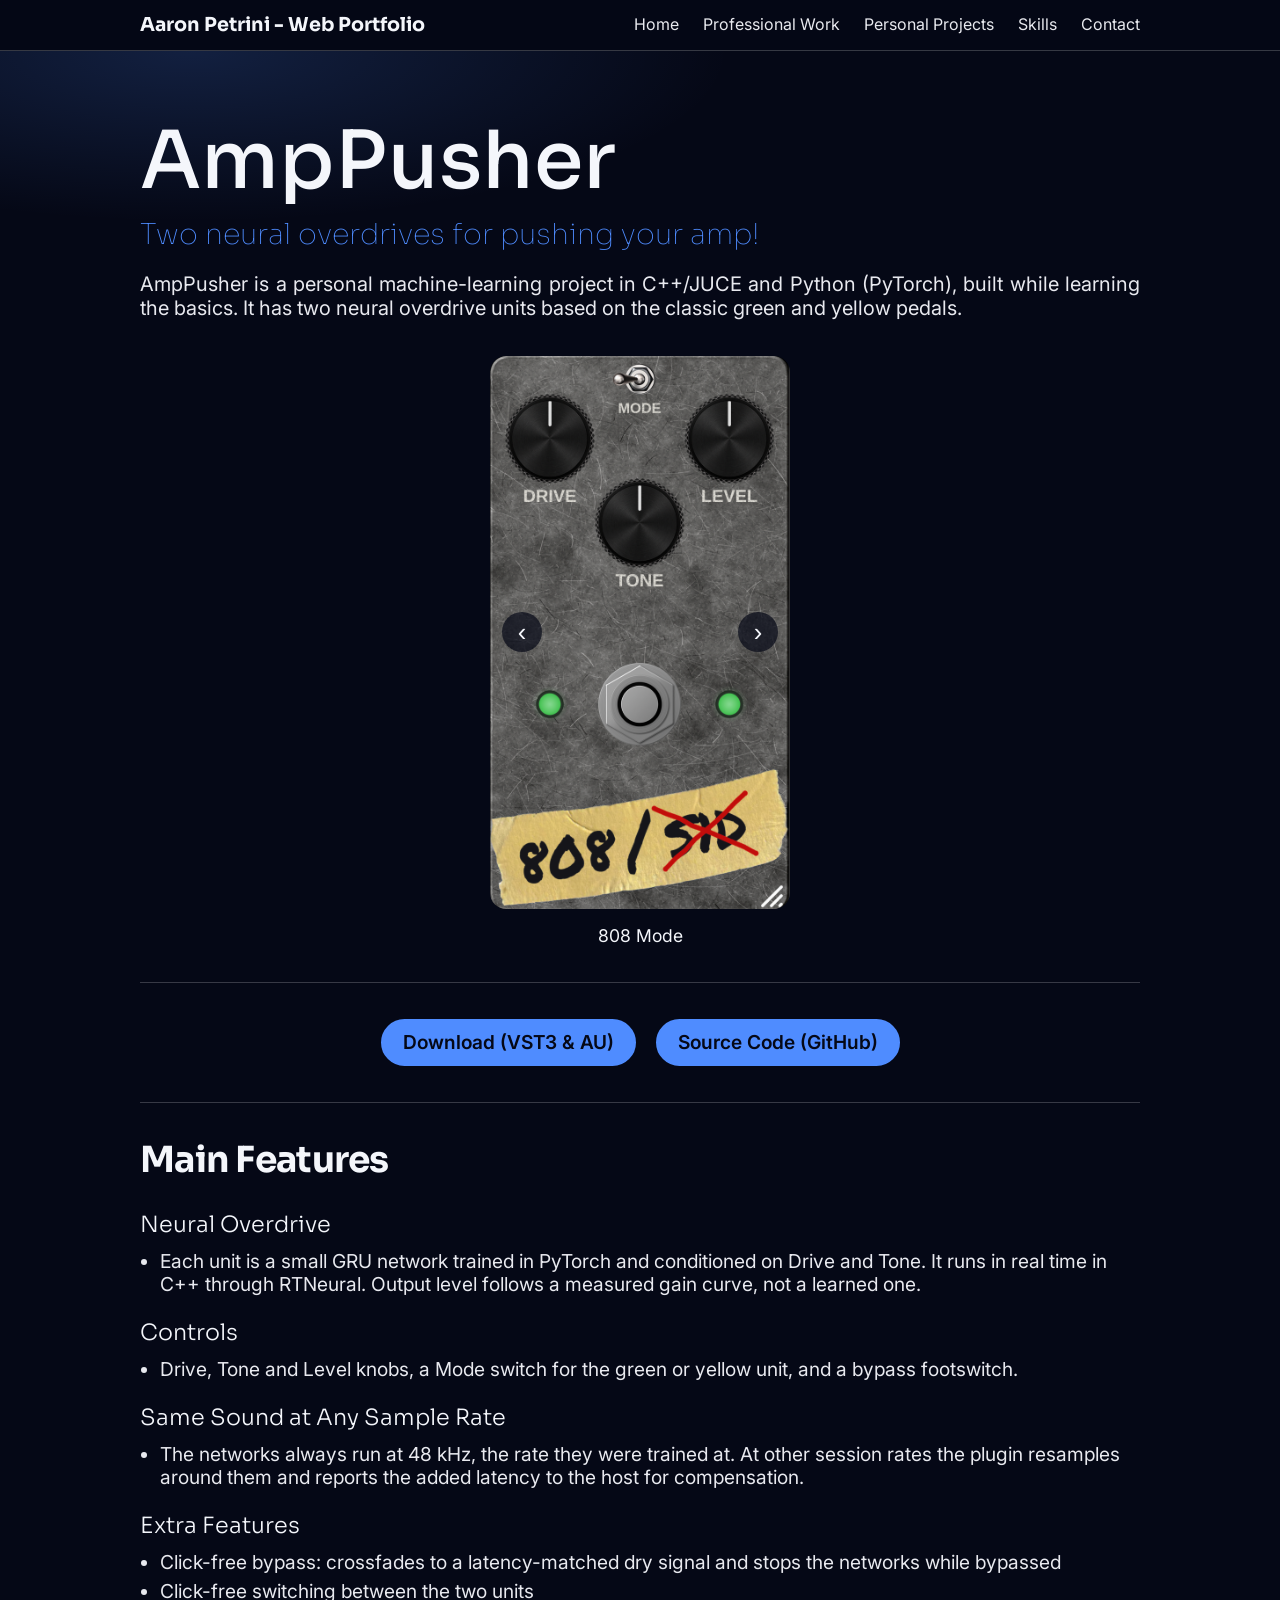
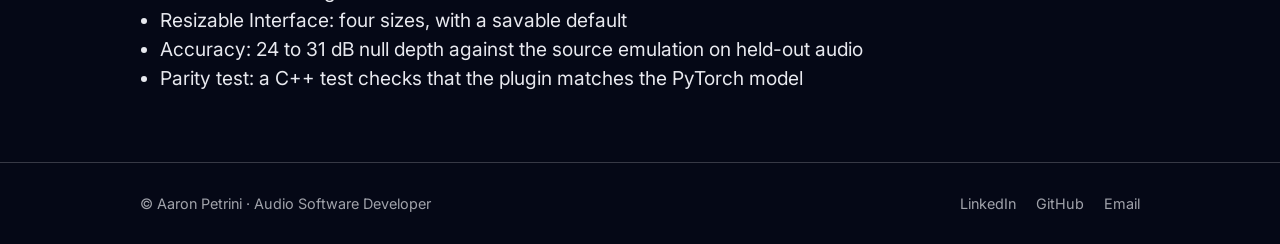
==== commit 219704d7: "Update" ====
--- a/amppusher.html
+++ b/amppusher.html
@@ -101,7 +101,7 @@
 
     <footer class="site-footer">
       <div class="container footer-inner">
-        <span>© 2026 Aaron Petrini · Audio Software Engineer</span>
+        <span>© Aaron Petrini · Audio Software Developer</span>
         <nav class="footer-links" aria-label="Footer">
           <a href="https://www.linkedin.com/in/aaronpetrini/" target="_blank" rel="noopener">LinkedIn</a>
           <a href="https://github.com/aaronpetrini96" target="_blank" rel="noopener">GitHub</a>
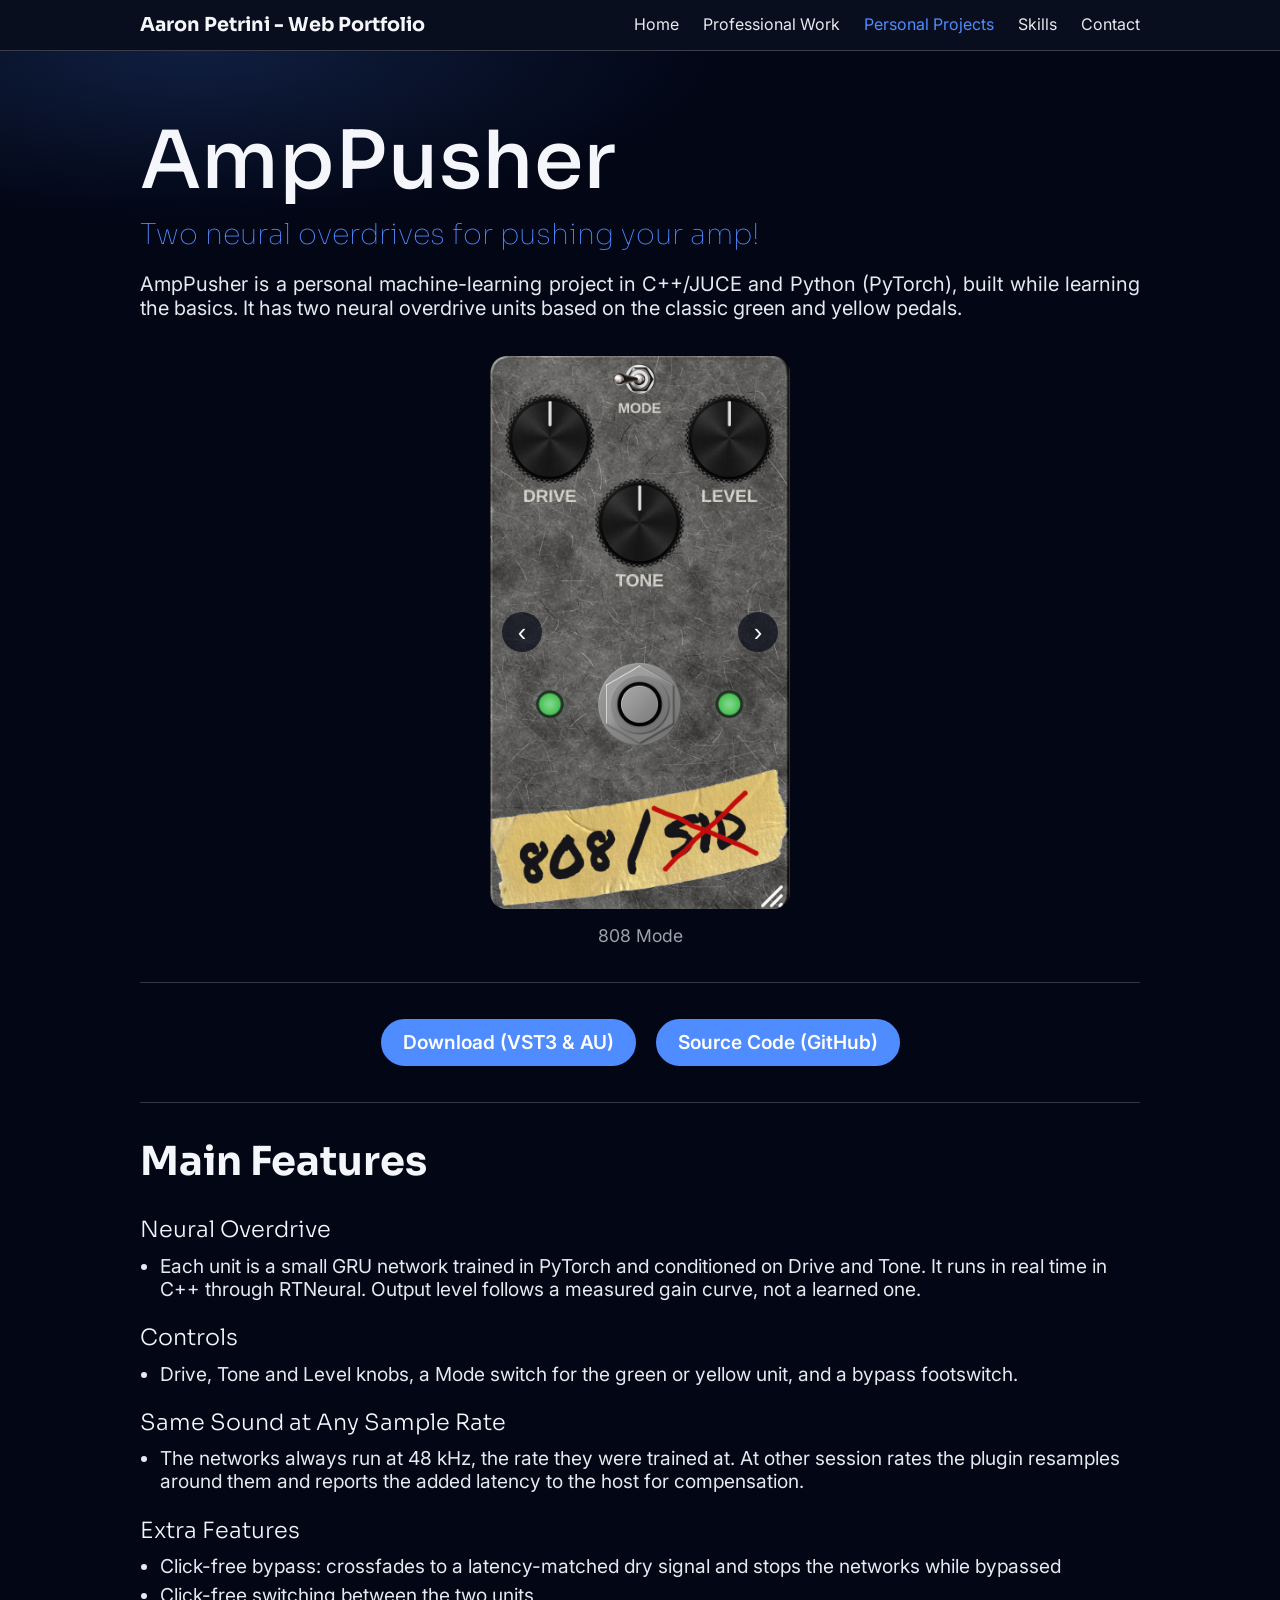
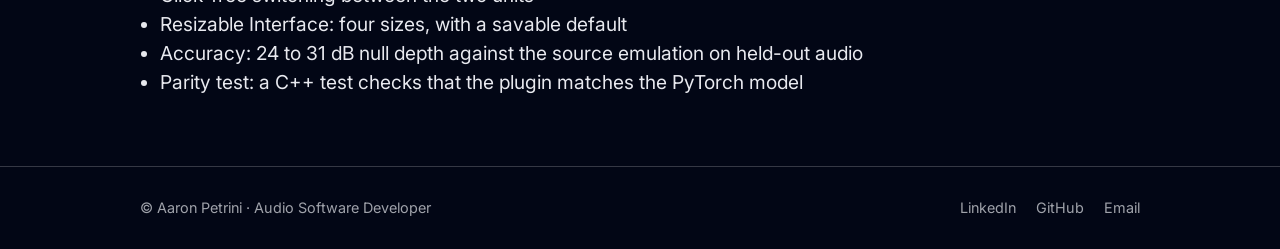
==== commit c1f1e3da: "Polish styles, mobile layout, nav highlight and Quance text" ====
--- a/amppusher.html
+++ b/amppusher.html
@@ -19,10 +19,10 @@
           <a href="index.html#home">Home</a>
           <a href="index.html#work">Professional Work</a>
           <div class="nav-dropdown">
-            <a href="index.html#projects">Personal Projects</a>
+            <a href="index.html#projects" class="active">Personal Projects</a>
             <div class="nav-menu">
               <a href="guitartools.html">GuitarTools</a>
-              <a href="amppusher.html">AmpPusher</a>
+              <a href="amppusher.html" class="active" aria-current="page">AmpPusher</a>
               <a href="vocalcompressor.html">VocalCompressor</a>
               <a href="irfx.html">IRFx</a>
               <a href="extremecomp.html">ExtremeComp</a>
@@ -55,7 +55,7 @@
           <hr class="divider" />
           <div class="button-row">
             <!-- <a class="btn btn-primary" href="https://drive.google.com/file/d/1iEf8OdnVBNuNCwL6C5-MkCe1OtJR_9VS/view?usp=sharing" target="_blank" rel="noopener">Plugin Demo</a> -->
-            <a class="btn btn-primary" href="https://drive.google.com/file/d/1mBqx70wdInk7lQahV_WHWLRQ5ThMYc51/view?usp=sharing" target="_blank" rel="noopener">Download (VST3 &amp; AU)</a>
+            <a class="btn btn-primary" href="https://drive.google.com/drive/folders/1grK4Sr-UZ2drds78x3eGPBlKPVWylGPl?usp=sharing" target="_blank" rel="noopener">Download (VST3 &amp; AU)</a>
             <a class="btn btn-primary" href="https://github.com/aaronpetrini96/AmpPusher" target="_blank" rel="noopener">Source Code (GitHub)</a>
           </div>
           <hr class="divider" />
--- a/style.css
+++ b/style.css
@@ -1,6 +1,6 @@
 /* Simple static styles — no animations, no scripts. */
 :root {
-  --bg: #050816;
+  --bg: #020615;
   --bg-card: #151825;
   --border: rgba(255, 255, 255, 0.2);
   --text: #f4f6fb;
@@ -50,7 +50,7 @@
   position: sticky;
   top: 0;
   z-index: 10;
-  background: rgba(5, 8, 22, 0.9);
+  background: rgba(11, 16, 32, 0.9);
   border-bottom: 1px solid var(--border);
 }
 
@@ -127,7 +127,7 @@
 /* Hero */
 .hero {
   padding: 70px 0 96px;
-  background: radial-gradient(60% 80% at 20% 0%, rgba(79, 140, 255, 0.15), transparent 70%);
+  background: radial-gradient(60% 80% at 20% 0%, rgba(79, 140, 255, 0.25), transparent 90%);
 }
 
 h1,
@@ -140,7 +140,7 @@
 }
 
 h1 {
-  font-size: clamp(5rem, 3rem + 2.5vw, 5rem);
+  font-size: clamp(2.5rem, 12vw, 5rem);
   font-weight: 500;
   letter-spacing: 0.01rem;
 }
@@ -148,7 +148,7 @@
 .role {
   margin: 10px 0 0;
   font-family: var(--font-display);
-  font-size: clamp(1rem, 1.5rem + 0.7vw, 1.8rem);
+  font-size: clamp(1rem, 4vw, 1.8rem);
   font-weight: 100;
   color: var(--accent);
 }
@@ -211,6 +211,7 @@
   gap: 8px;
   font-size: 1rem;
   color: var(--text);
+  width: 110px;
 }
 
 .hero-tools img {
@@ -230,12 +231,6 @@
   height: 100px;
 }
 
-.hero-tools-mid img {
-  width: 70px;
-  height: 70px;
-  margin-top: 15px;
-}
-
 .hero-tools .rounded-icon {
   border-radius: 22%;
 }
@@ -245,29 +240,6 @@
   text-align: left;
   font-size: 0.9rem;
   color: var(--text-muted);
-}
-
-.scroll-hint {
-  display: block;
-  margin-top: 64px;
-  text-align: center;
-  color: var(--text-muted);
-  text-decoration: none;
-  font-size: 1.5rem;
-  animation: scroll-bounce 1.8s ease-in-out infinite;
-}
-
-@keyframes scroll-bounce {
-  0%, 100% {
-    transform: translateY(0);
-  }
-  50% {
-    transform: translateY(10px);
-  }
-}
-
-.scroll-hint:hover {
-  color: var(--text);
 }
 
 .btn {
@@ -292,7 +264,7 @@
 .btn-primary {
   background: var(--accent);
   border-color: var(--accent);
-  color: #050816;
+  color: #fff;
 }
 
 .btn-primary:hover {
@@ -323,16 +295,14 @@
   scroll-snap-align: start;
 }
 
-#skills,
-#contact {
+#skills {
   min-height: 0;
 }
 
 h2 {
-  font-size: 2.25rem;
-  letter-spacing: -0.02em;
+  font-size: 2.5rem;
   text-decoration: underline;
-  text-decoration-color: transparent; /* var(--accent) */
+  text-decoration-color: transparent; 
   text-decoration-thickness: 1px;
   text-underline-offset: 8px;
 }
@@ -420,6 +390,11 @@
 
   #projects .grid {
     grid-template-columns: 1fr;
+  }
+
+  .lead,
+  .card-plain .card-body p:not(.image-caption) {
+    text-align: left;
   }
 }
 
@@ -483,15 +458,8 @@
   text-align: left;
 }
 
-.card-meta {
-  margin: 0 0 4px;
-  font-size: 1rem;
-  color: var(--text-muted);
-  text-align: center;
-}
-
 h3 {
-  font-size: 2rem;
+  font-size: 2.25rem;
   text-align: center;
   font-weight: 300;
 }
@@ -501,12 +469,6 @@
   color: var(--text-secondary);
   text-align: justify;
   font-size: 1.1rem;
-}
-
-.card-body .card-meta {
-  margin: 0 0 4px;
-  font-size: 1rem;
-  text-align: center;
 }
 
 .card-plain .card-body .card-body-img {
@@ -585,7 +547,7 @@
 
 .card-body .chips li {
   padding: 3px 12px;
-  font-size: 0.8rem;
+  font-size: .8rem;
 }
 
 .card-body .image-caption {
@@ -595,14 +557,14 @@
   color: var(--text-muted);
 }
 
-.card-plain .card-body p:not(.card-meta):not(.image-caption) {
+.card-plain .card-body p:not(.image-caption) {
   margin: 20px 0 0;
   font-size: 1.15rem;
   color: var(--text-secondary);
   text-align: justify;
 }
 
-.card-plain .card-body .card-subtitle + p:not(.card-meta):not(.image-caption) {
+.card-plain .card-body .card-subtitle + p:not(.image-caption) {
   margin-top: 20px;
 }
 
@@ -676,39 +638,6 @@
   color: var(--text-secondary);
 }
 
-.skills-title {
-  margin-top: 56px;
-  font-size: 1.5rem;
-  font-weight: 300;
-  text-align: center;
-}
-
-.skills-grid {
-  display: flex;
-  flex-wrap: wrap;
-  justify-content: center;
-  gap: 32px 48px;
-  padding: 0;
-  margin: 28px 0 0;
-  list-style: none;
-}
-
-.skills-grid li {
-  display: flex;
-  flex-direction: column;
-  align-items: center;
-  gap: 12px;
-  width: 128px;
-  color: var(--text-secondary);
-  text-align: center;
-}
-
-.skills-grid img {
-  width: 96px;
-  height: 96px;
-  object-fit: contain;
-}
-
 /* Contact */
 .contact-buttons {
   justify-content: flex-start;
@@ -802,10 +731,6 @@
   html {
     scroll-behavior: auto;
   }
-
-  .scroll-hint {
-    animation: none;
-  }
 }
 
 /* Project pages */
@@ -816,7 +741,7 @@
 
 .meta {
   margin: 16px 0 0;
-  color: var(--text);
+  color: var(--text-muted);
   font-size: 1.1rem;
 }
 
